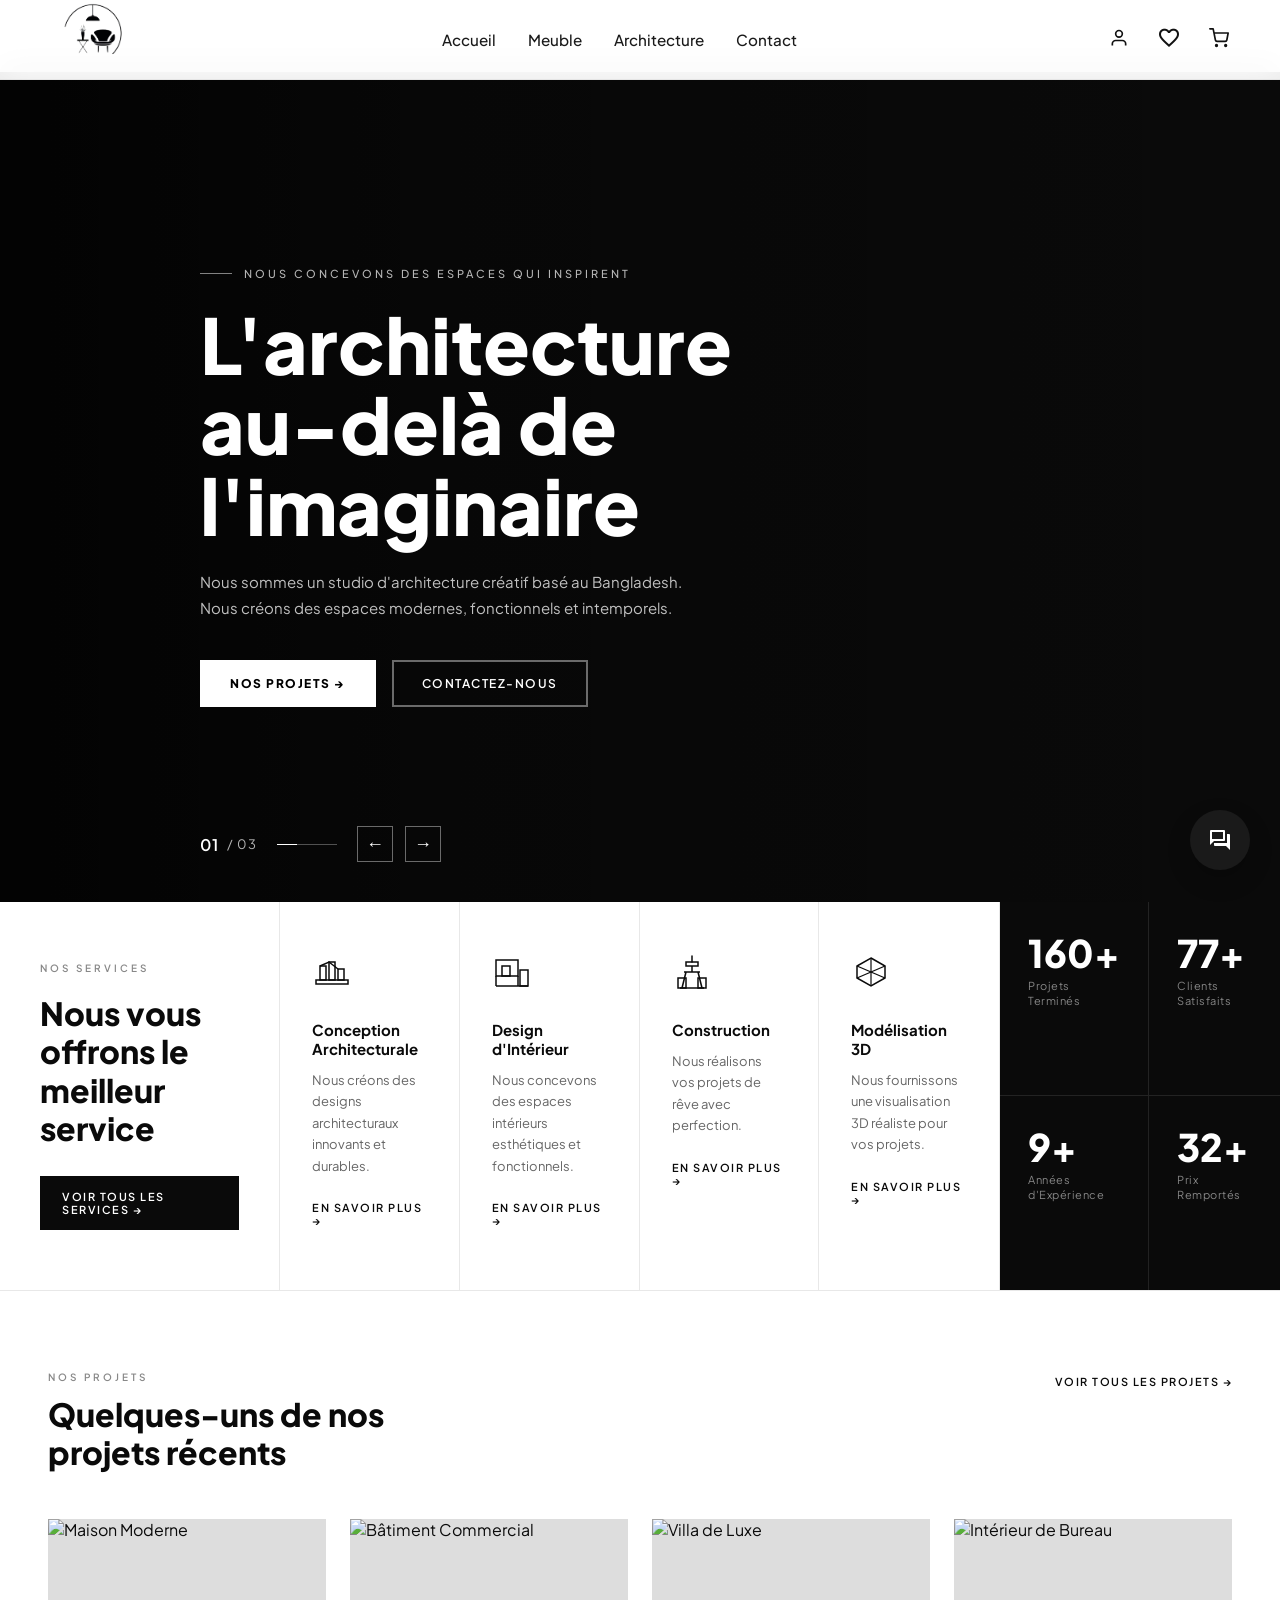
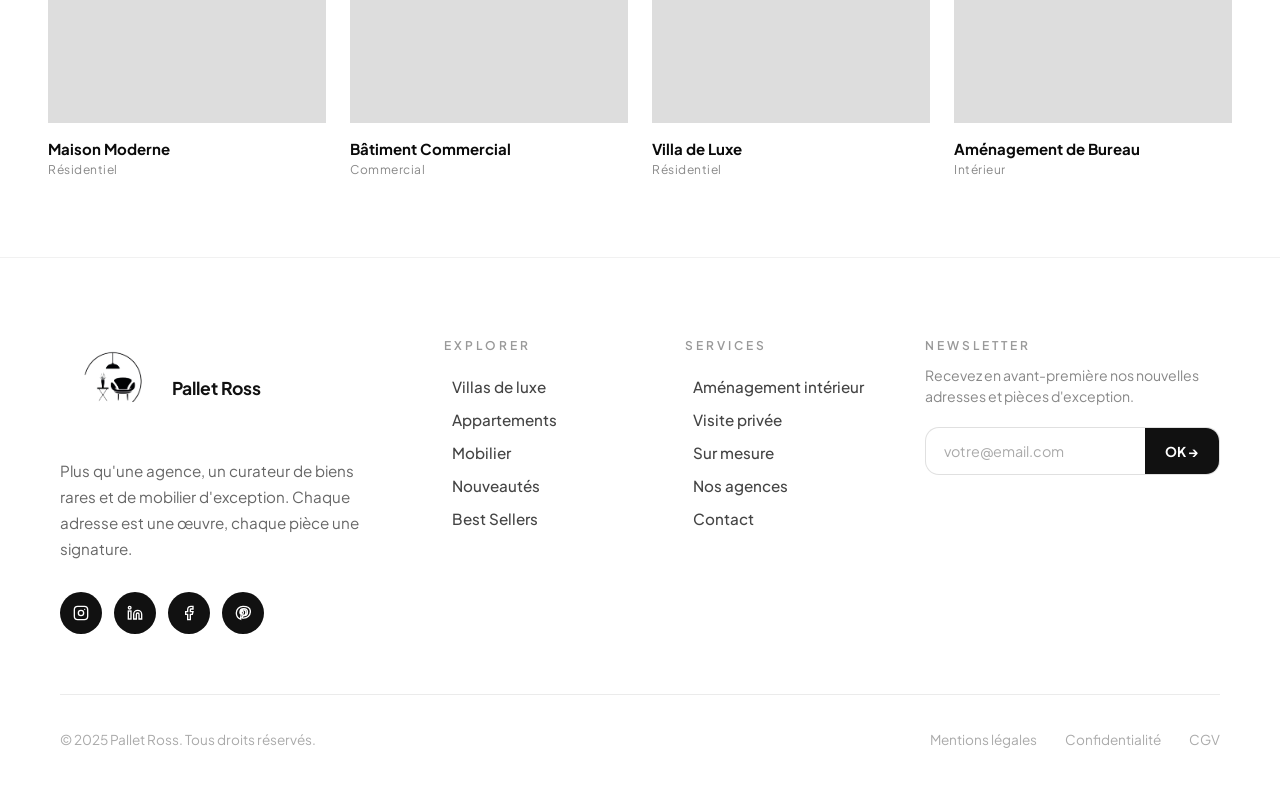
==== architect.html @ 5210abd6 "Add files via upload" ====
<!DOCTYPE html>
<html lang="en">
<head>
<meta charset="UTF-8">
<meta name="viewport" content="width=device-width, initial-scale=1.0">
<title>Architech – Architecture Studio</title>
<link href="https://fonts.googleapis.com/css2?family=Plus+Jakarta+Sans:wght@300;400;500;600;700;800;900&display=swap" rel="stylesheet">
    <link href="https://fonts.googleapis.com/css2?family=Material+Symbols+Outlined:wght@100..700" rel="stylesheet"/>
      <link rel="stylesheet" href="https://cdnjs.cloudflare.com/ajax/libs/font-awesome/6.4.2/css/all.min.css"> 
    <link rel="stylesheet" href="architect.css">


</head>
<body>

<header class="main-header">
    <button class="mobile-menu-btn" id="burgerBtn">
        <span class="material-symbols-outlined">menu</span>
    </button>

    <a href="index.html" class="logo">
        <img src="Images/logo1.png" alt="" width="100px" height="100px">
    </a>

    <nav class="nav-links">
        <a href="index.html">Accueil</a>
        <a href="produits.html">Meuble</a>
        <a href="architect.html">Architecture</a>
        <a href="contact.html">Contact</a>
    </nav>

    <div class="header-actions">
        <!-- Ajout de la classe user-btn pour le ciblage CSS -->
        <button class="icon-btn user-btn">
            <a href="inscription.html" style="color: #111;">
                <svg width="20" height="20" viewBox="0 0 24 24" fill="none" stroke="currentColor" stroke-width="2"><path d="M20 21v-2a4 4 0 0 0-4-4H8a4 4 0 0 0-4 4v2"/><circle cx="12" cy="7" r="4"/></svg>
            </a>
        </button>
        <button class="icon-btn">
            <a href="favoris.html" style="color: #111;">
                <span class="material-symbols-outlined">favorite</span>
            </a>
        </button>
        <button class="icon-btn">
            <a href="panier.html" style="color: #111;">
                <svg width="20" height="20" viewBox="0 0 24 24" fill="none" stroke="currentColor" stroke-width="2" stroke-linecap="round" stroke-linejoin="round">
                    <circle cx="9" cy="21" r="1"></circle>
                    <circle cx="20" cy="21" r="1"></circle>
                    <path d="M1 1h4l2.68 13.39a2 2 0 0 0 2 1.61h9.72a2 2 0 0 0 2-1.61L23 6H6"></path>
                </svg>
            </a>
        </button>
    </div>
</header>

<!-- MOBILE OVERLAY -->
<div class="mobile-overlay" id="mobileMenu">
    <a href="index.html">Accueil</a>
    <a href="produits.html">Meuble</a>
    <a href="architect.html">Architecture</a>
    <a href="contact.html">Contact</a>
    <a href="favoris.html">Favoris</a>
    <a href="panier.html">Panier</a>
</div>
<section class="hero" id="hero">
  <div class="slide active" data-index="0">
    <div class="slide-bg"></div>
    <div class="slide-content">
      <div class="slide-eyebrow">Nous concevons des espaces qui inspirent</div>
      <h1 class="slide-title">L'architecture<br>au-delà de<br>l'imaginaire</h1>
      <p class="slide-desc">Nous sommes un studio d'architecture créatif basé au Bangladesh.<br>Nous créons des espaces modernes, fonctionnels et intemporels.</p>
      <div class="slide-btns">
        <a href="#" class="btn-outline">Nos Projets →</a>
        <a href="#" class="btn-ghost">Contactez-nous</a>
      </div>
    </div>
  </div>

  <div class="slide" data-index="1">
    <div class="slide-bg"></div>
    <div class="slide-content">
      <div class="slide-eyebrow">Façonné avec précision</div>
      <h1 class="slide-title">Le luxe<br>redéfini<br>dans l'espace</h1>
      <p class="slide-desc">Mariant esthétique et fonctionnalité,<br>nous façonnons des espaces qui traversent le temps.</p>
      <div class="slide-btns">
        <a href="#" class="btn-outline">Nos Projets →</a>
        <a href="#" class="btn-ghost">Contactez-nous</a>
      </div>
    </div>
  </div>

  <div class="slide" data-index="2">
    <div class="slide-bg"></div>
    <div class="slide-content">
      <div class="slide-eyebrow">Durable par conception</div>
      <h1 class="slide-title">Bâtir le<br>monde de demain<br>dès aujourd'hui</h1>
      <p class="slide-desc">Des espaces durables, intelligents et magnifiquement<br>conçus pour l'avenir.</p>
      <div class="slide-btns">
        <a href="#" class="btn-outline">Nos Projets →</a>
        <a href="#" class="btn-ghost">Contactez-nous</a>
      </div>
    </div>
  </div>

  <div class="hero-controls">
    <div class="slide-counter">
      <span class="current">01</span>
      <span>/ 03</span>
    </div>
    <div class="progress-line" id="progressLine"></div>
    <div class="hero-arrows">
      <button class="arrow-btn" id="prevBtn">←</button>
      <button class="arrow-btn" id="nextBtn">→</button>
    </div>
  </div>
</section>

<section class="services-section">
  <div class="services-intro reveal">
    <div class="section-label">Nos Services</div>
    <h2>Nous vous offrons le meilleur service</h2>
    <a href="#" class="btn-dark">Voir tous les services →</a>
  </div>

  <div class="services-grid">
    <div class="service-card reveal reveal-delay-1">
      <svg class="service-icon" viewBox="0 0 40 40" fill="none" xmlns="http://www.w3.org/2000/svg">
        <rect x="4" y="28" width="32" height="4" stroke="currentColor" stroke-width="1.5"/>
        <rect x="8" y="14" width="6" height="14" stroke="currentColor" stroke-width="1.5"/>
        <rect x="17" y="10" width="6" height="18" stroke="currentColor" stroke-width="1.5"/>
        <rect x="26" y="17" width="6" height="11" stroke="currentColor" stroke-width="1.5"/>
        <path d="M8 14 L17 10 L26 17" stroke="currentColor" stroke-width="1.5"/>
      </svg>
      <h3>Conception Architecturale</h3>
      <p>Nous créons des designs architecturaux innovants et durables.</p>
      <a href="#" class="read-more">En savoir plus →</a>
    </div>

    <div class="service-card reveal reveal-delay-2">
      <svg class="service-icon" viewBox="0 0 40 40" fill="none" xmlns="http://www.w3.org/2000/svg">
        <rect x="4" y="8" width="22" height="16" stroke="currentColor" stroke-width="1.5"/>
        <line x1="4" y1="24" x2="4" y2="34" stroke="currentColor" stroke-width="1.5"/>
        <line x1="26" y1="24" x2="26" y2="34" stroke="currentColor" stroke-width="1.5"/>
        <line x1="4" y1="34" x2="36" y2="34" stroke="currentColor" stroke-width="1.5"/>
        <rect x="28" y="18" width="8" height="16" stroke="currentColor" stroke-width="1.5"/>
        <rect x="10" y="14" width="8" height="10" stroke="currentColor" stroke-width="1.5"/>
      </svg>
      <h3>Design d'Intérieur</h3>
      <p>Nous concevons des espaces intérieurs esthétiques et fonctionnels.</p>
      <a href="#" class="read-more">En savoir plus →</a>
    </div>

    <div class="service-card reveal reveal-delay-3">
      <svg class="service-icon" viewBox="0 0 40 40" fill="none" xmlns="http://www.w3.org/2000/svg">
        <line x1="20" y1="4" x2="20" y2="10" stroke="currentColor" stroke-width="1.5" stroke-linecap="round"/>
        <rect x="14" y="10" width="12" height="4" stroke="currentColor" stroke-width="1.5"/>
        <line x1="20" y1="14" x2="20" y2="20" stroke="currentColor" stroke-width="1.5"/>
        <line x1="12" y1="20" x2="28" y2="20" stroke="currentColor" stroke-width="1.5"/>
        <line x1="14" y1="20" x2="10" y2="36" stroke="currentColor" stroke-width="1.5"/>
        <line x1="26" y1="20" x2="30" y2="36" stroke="currentColor" stroke-width="1.5"/>
        <line x1="8" y1="36" x2="32" y2="36" stroke="currentColor" stroke-width="1.5"/>
        <rect x="6" y="26" width="8" height="10" stroke="currentColor" stroke-width="1.5"/>
        <rect x="26" y="26" width="8" height="10" stroke="currentColor" stroke-width="1.5"/>
      </svg>
      <h3>Construction</h3>
      <p>Nous réalisons vos projets de rêve avec perfection.</p>
      <a href="#" class="read-more">En savoir plus →</a>
    </div>

    <div class="service-card reveal reveal-delay-4">
      <svg class="service-icon" viewBox="0 0 40 40" fill="none" xmlns="http://www.w3.org/2000/svg">
        <path d="M20 6 L34 14 L34 26 L20 34 L6 26 L6 14 Z" stroke="currentColor" stroke-width="1.5"/>
        <path d="M20 6 L20 34" stroke="currentColor" stroke-width="1.2"/>
        <path d="M6 14 L34 26" stroke="currentColor" stroke-width="1.2"/>
        <path d="M34 14 L6 26" stroke="currentColor" stroke-width="1.2"/>
      </svg>
      <h3>Modélisation 3D</h3>
      <p>Nous fournissons une visualisation 3D réaliste pour vos projets.</p>
      <a href="#" class="read-more">En savoir plus →</a>
    </div>
  </div>

  <div class="stats-panel">
    <div class="stat-cell reveal">
      <div class="stat-num" data-target="250">0<span>+</span></div>
      <div class="stat-label">Projets<br>Terminés</div>
    </div>
    <div class="stat-cell reveal reveal-delay-1">
      <div class="stat-num" data-target="120">0<span>+</span></div>
      <div class="stat-label">Clients<br>Satisfaits</div>
    </div>
    <div class="stat-cell reveal reveal-delay-2">
      <div class="stat-num" data-target="15">0<span>+</span></div>
      <div class="stat-label">Années<br>d'Expérience</div>
    </div>
    <div class="stat-cell reveal reveal-delay-3">
      <div class="stat-num" data-target="50">0<span>+</span></div>
      <div class="stat-label">Prix<br>Remportés</div>
    </div>
  </div>
</section>

<section class="projects-section">
  <div class="projects-header">
    <div class="projects-header-left reveal">
      <div class="section-label">Nos Projets</div>
      <h2>Quelques-uns de nos<br>projets récents</h2>
    </div>
    <a href="#" class="view-all reveal">Voir tous les projets →</a>
  </div>

  <div class="projects-grid">
    <div class="project-card reveal reveal-delay-1">
      <div class="project-thumb">
        <img src="https://images.unsplash.com/photo-1570129477492-45c003edd2be?w=600&q=80" alt="Maison Moderne">
        <div class="overlay"><div class="overlay-icon">+</div></div>
      </div>
      <div class="project-name">Maison Moderne</div>
      <div class="project-cat">Résidentiel</div>
    </div>

    <div class="project-card reveal reveal-delay-2">
      <div class="project-thumb">
        <img src="https://images.unsplash.com/photo-1486325212027-8081e485255e?w=600&q=80" alt="Bâtiment Commercial">
        <div class="overlay"><div class="overlay-icon">+</div></div>
      </div>
      <div class="project-name">Bâtiment Commercial</div>
      <div class="project-cat">Commercial</div>
    </div>

    <div class="project-card reveal reveal-delay-3">
      <div class="project-thumb">
        <img src="https://images.unsplash.com/photo-1600596542815-ffad4c1539a9?w=600&q=80" alt="Villa de Luxe">
        <div class="overlay"><div class="overlay-icon">+</div></div>
      </div>
      <div class="project-name">Villa de Luxe</div>
      <div class="project-cat">Résidentiel</div>
    </div>

    <div class="project-card reveal reveal-delay-4">
      <div class="project-thumb">
        <img src="https://images.unsplash.com/photo-1497366216548-37526070297c?w=600&q=80" alt="Intérieur de Bureau">
        <div class="overlay"><div class="overlay-icon">+</div></div>
      </div>
      <div class="project-name">Aménagement de Bureau</div>
      <div class="project-cat">Intérieur</div>
    </div>
  </div>
</section>
<footer class="main-footer" style="border-top:1px solid #f1f1f1;">
    <div class="footer-grid">

        <!-- Colonne marque -->
        <div class="footer-brand">
            <a href="#" class="footer-logo">
                        <img src="Images/logo1.png" alt="" width="100px" height="100px">

                Pallet Ross
            </a>
            <p>Plus qu'une agence, un curateur de biens rares et de mobilier d'exception. Chaque adresse est une œuvre, chaque pièce une signature.</p>
            <div class="footer-social">
                <a href="#" class="social-btn" aria-label="Instagram">
                    <svg width="16" height="16" viewBox="0 0 24 24" fill="none" stroke="currentColor" stroke-width="2"><rect x="2" y="2" width="20" height="20" rx="5"/><circle cx="12" cy="12" r="4"/><circle cx="17.5" cy="6.5" r="1" fill="currentColor" stroke="none"/></svg>
                </a>
                <a href="#" class="social-btn" aria-label="LinkedIn">
                    <svg width="16" height="16" viewBox="0 0 24 24" fill="none" stroke="currentColor" stroke-width="2"><path d="M16 8a6 6 0 0 1 6 6v7h-4v-7a2 2 0 0 0-2-2 2 2 0 0 0-2 2v7h-4v-7a6 6 0 0 1 6-6z"/><rect x="2" y="9" width="4" height="12"/><circle cx="4" cy="4" r="2"/></svg>
                </a>
                <a href="#" class="social-btn" aria-label="Facebook">
                    <svg width="16" height="16" viewBox="0 0 24 24" fill="none" stroke="currentColor" stroke-width="2"><path d="M18 2h-3a5 5 0 0 0-5 5v3H7v4h3v8h4v-8h3l1-4h-4V7a1 1 0 0 1 1-1h3z"/></svg>
                </a>
                <a href="#" class="social-btn" aria-label="Pinterest">
                    <svg width="16" height="16" viewBox="0 0 24 24" fill="none" stroke="currentColor" stroke-width="2"><path d="M12 2C6.48 2 2 6.48 2 12c0 4.24 2.65 7.86 6.39 9.29-.09-.78-.17-1.98.04-2.83.18-.77 1.22-5.15 1.22-5.15s-.31-.62-.31-1.54c0-1.44.84-2.52 1.88-2.52.89 0 1.32.67 1.32 1.47 0 .9-.57 2.24-.87 3.48-.25 1.04.52 1.88 1.54 1.88 1.84 0 3.08-2.37 3.08-5.17 0-2.13-1.44-3.62-3.49-3.62-2.38 0-3.77 1.79-3.77 3.63 0 .72.28 1.49.62 1.91.07.08.08.15.06.23-.06.27-.21.85-.24.97-.04.16-.13.19-.3.11-1.11-.52-1.8-2.14-1.8-3.44 0-2.8 2.03-5.36 5.85-5.36 3.07 0 5.46 2.19 5.46 5.11 0 3.05-1.92 5.5-4.58 5.5-.9 0-1.74-.47-2.02-1.02l-.55 2.07c-.2.77-.74 1.73-1.1 2.32.83.26 1.71.4 2.62.4 5.52 0 10-4.48 10-10S17.52 2 12 2z"/></svg>
                </a>
            </div>
        </div>

        <!-- Navigation -->
        <div class="footer-col">
            <h4>Explorer</h4>
            <ul>
                <li><a href="#">Villas de luxe</a></li>
                <li><a href="#">Appartements</a></li>
                <li><a href="#">Mobilier</a></li>
                <li><a href="#">Nouveautés</a></li>
                <li><a href="#">Best Sellers</a></li>
            </ul>
        </div>

        <!-- Services -->
        <div class="footer-col">
            <h4>Services</h4>
            <ul>
                <li><a href="#">Aménagement intérieur</a></li>
                <li><a href="#">Visite privée</a></li>
                <li><a href="#">Sur mesure</a></li>
                <li><a href="#">Nos agences</a></li>
                <li><a href="#">Contact</a></li>
            </ul>
        </div>

        <!-- Newsletter -->
        <div class="footer-col footer-newsletter">
            <h4>Newsletter</h4>
            <p>Recevez en avant-première nos nouvelles adresses et pièces d'exception.</p>
            <div class="newsletter-form">
                <input type="email" placeholder="votre@email.com">
                <button type="button">OK →</button>
            </div>
        </div>

    </div>

    <div class="footer-bottom">
        <p>© 2025 Pallet Ross. Tous droits réservés.</p>
        <div class="footer-legal">
            <a href="#">Mentions légales</a>
            <a href="#">Confidentialité</a>
            <a href="#">CGV</a>
        </div>
    </div>
</footer>
<div id="chatbot-launcher">
    <span class="material-symbols-outlined">forum</span>
</div>

<div id="chat-window">
    <div class="chat-header">
        <span>Go Foods Assistant</span>
        <span id="close-chat" style="cursor:pointer" class="material-symbols-outlined">close</span>
    </div>
    <div class="chat-body" id="chat-content">
        <div class="message bot">Bonjour ! Comment puis-je vous aider aujourd'hui ?</div>
    </div>
    <div class="chat-footer">
        <input type="text" id="chat-input" placeholder="Écrivez votre message...">
        <button id="send-chat"><i class="fas fa-paper-plane"></i></button>
    </div>
</div>
<script>
    // ---- MENU MOBILE CORRIGÉ ----
    const burgerBtn = document.getElementById('burgerBtn');
    const mobileMenu = document.getElementById('mobileMenu');

    if (burgerBtn && mobileMenu) {
        burgerBtn.onclick = (e) => {
            e.stopPropagation();
            const isActive = mobileMenu.classList.toggle('active');
            const icon = burgerBtn.querySelector('.material-symbols-outlined');
            icon.innerText = isActive ? 'close' : 'menu';
        };

        document.addEventListener('click', (e) => {
            if (!mobileMenu.contains(e.target) && !burgerBtn.contains(e.target)) {
                mobileMenu.classList.remove('active');
                burgerBtn.querySelector('.material-symbols-outlined').innerText = 'menu';
            }
        });
    }

// ── HERO SLIDER ──
const slides = document.querySelectorAll('.slide');
const counterEl = document.querySelector('.slide-counter .current');
const progressLine = document.getElementById('progressLine');
let current = 0;
let timer;
const total = slides.length;

function goTo(index) {
  slides[current].classList.remove('active');
  current = (index + total) % total;
  slides[current].classList.add('active');
  counterEl.textContent = String(current + 1).padStart(2, '0');
  const pct = ((current + 1) / total) * 100;
  progressLine.style.setProperty('--progress', pct + '%');
}

function autoPlay() {
  timer = setInterval(() => goTo(current + 1), 5000);
}

document.getElementById('nextBtn').addEventListener('click', () => {
  clearInterval(timer);
  goTo(current + 1);
  autoPlay();
});

document.getElementById('prevBtn').addEventListener('click', () => {
  clearInterval(timer);
  goTo(current - 1);
  autoPlay();
});

progressLine.style.setProperty('--progress', ((1 / total) * 100) + '%');
autoPlay();

// ── SCROLL REVEAL ──
const reveals = document.querySelectorAll('.reveal');
const io = new IntersectionObserver((entries) => {
  entries.forEach(e => {
    if (e.isIntersecting) {
      e.target.classList.add('visible');
    }
  });
}, { threshold: 0.12 });

reveals.forEach(el => io.observe(el));

// ── COUNT-UP ANIMATION ──
const statNums = document.querySelectorAll('[data-target]');
const statObserver = new IntersectionObserver((entries) => {
  entries.forEach(entry => {
    if (entry.isIntersecting) {
      const el = entry.target;
      const target = parseInt(el.dataset.target);
      const suffix = el.querySelector('span')?.outerHTML || '';
      let start = 0;
      const duration = 1800;
      const startTime = performance.now();

      function update(now) {
        const elapsed = now - startTime;
        const progress = Math.min(elapsed / duration, 1);
        const eased = 1 - Math.pow(1 - progress, 3);
        const value = Math.floor(eased * target);
        el.innerHTML = value + suffix;
        if (progress < 1) requestAnimationFrame(update);
        else el.innerHTML = target + suffix;
      }

      requestAnimationFrame(update);
      statObserver.unobserve(el);
    }
  });
}, { threshold: 0.5 });

statNums.forEach(el => statObserver.observe(el));


      // --- LOGIQUE DU CHATBOT ---
    const launcher = document.getElementById('chatbot-launcher');
    const chatWindow = document.getElementById('chat-window');
    const closeChat = document.getElementById('close-chat');
    const sendBtn = document.getElementById('send-chat');
    const chatInput = document.getElementById('chat-input');
    const chatContent = document.getElementById('chat-content');

    launcher.onclick = () => chatWindow.style.display = 'flex';
    closeChat.onclick = () => chatWindow.style.display = 'none';

    function sendMessage() {
        const text = chatInput.value.trim();
        if (text !== "") {
            const userMsg = document.createElement('div');
            userMsg.className = 'message user';
            userMsg.innerText = text;
            chatContent.appendChild(userMsg);
            chatInput.value = "";
            chatContent.scrollTop = chatContent.scrollHeight;
            setTimeout(() => {
                const botMsg = document.createElement('div');
                botMsg.className = 'message bot';
                botMsg.innerText = "Merci pour votre message. Un agent vous répondra d'ici peu !";
                chatContent.appendChild(botMsg);
                chatContent.scrollTop = chatContent.scrollHeight;
            }, 1000);
        }
    }
    sendBtn.onclick = sendMessage;
    chatInput.onkeypress = (e) => { if(e.key === 'Enter') sendMessage(); };

</script>
</body>
</html>
---- architect.css ----
*, *::before, *::after { box-sizing: border-box; margin: 0; padding: 0; }

  :root {
    --black: #0a0a0a;
    --white: #ffffff;
    --gray-light: #f4f4f4;
    --gray-mid: #888;
    --accent: #0a0a0a;
    --transition: 0.35s cubic-bezier(0.4,0,0.2,1);
  }

  html { scroll-behavior: smooth; }

  body {
    font-family: 'Plus Jakarta Sans', sans-serif;
    color: var(--black);
    background: var(--white);
    overflow-x: hidden;
  }
        /* --- HEADER --- */
        .main-header {
            display: flex;
            justify-content: space-between;
            align-items: center;
            padding: 0 40px;
            background-color: rgba(255,255,255,0.92);
            backdrop-filter: blur(16px);
            -webkit-backdrop-filter: blur(16px);
            z-index: 1000;
            position: fixed;
            top: 0; left: 0; right: 0;
            height: 80px;
            border-bottom: 1px solid rgba(0,0,0,0.05);
        }

        .logo {
            display: flex;
            align-items: center;
            gap: 12px;
            font-weight: 900;
            font-size: 1.2rem;
            letter-spacing: -0.5px;
            text-decoration: none;
            color: #000;
        }

        .nav-links { display: flex; gap: 32px; }

        .nav-links a {
            text-decoration: none;
            color: #1A1A1A;
            font-size: 0.95rem;
            font-weight: 500;
            transition: var(--transition);
        }

        .nav-links a:hover { opacity: 1; transform: translateY(-1px); }
        .nav-links a.active { opacity: 1; font-weight: 700; }

        .header-actions { display: flex; gap: 8px; align-items: center; }

        .icon-btn {
            background: none;
            border: none;
            border-radius: 50%;
            width: 42px; height: 42px;
            cursor: pointer;
            display: flex; align-items: center; justify-content: center;
            transition: var(--transition);
            position: relative;
            color: #1A1A1A;
        }

        .icon-btn:hover { background-color: rgba(0,0,0,0.05); }

        .cart-badge {
            position: absolute;
            top: 4px; right: 4px;
            width: 17px; height: 17px;
            background: #000;
            color: #fff;
            border-radius: 50%;
            font-size: 9px;
            font-weight: 800;
            display: flex; align-items: center; justify-content: center;
            opacity: 0;
            transform: scale(0);
            transition: all 0.3s cubic-bezier(0.34, 1.56, 0.64, 1);
            border: 2px solid #fff;
        }

        .cart-badge.visible { opacity: 1; transform: scale(1); }

        /* --- MOBILE MENU --- */
        .mobile-menu-btn {
            display: none;
            background: none;
            border: none;
            cursor: pointer;
            width: 42px; height: 42px;
            align-items: center; justify-content: center;
            border-radius: 50%;
            /* corrections pour la couleur bleue */
    color: #1A1A1A; /* Force la couleur noire initiale */
    outline: none; /* Supprime le contour bleu de focus sur certains navigateurs */
    -webkit-tap-highlight-color: transparent; /* Supprime le flash bleu au clic sur mobile */
    transition: var(--transition);
        }

        .mobile-menu-btn:hover { background: rgba(0,0,0,0.05); }

        .mobile-overlay {
            position: fixed;
            top: 90px;
            left: 20px; right: 20px;
            background: white;
            z-index: 1100;
            display: flex;
            flex-direction: column;
            padding: 20px;
            gap: 4px;
            border-radius: 24px;
            box-shadow: 0 20px 40px rgba(0,0,0,0.1);
            border: 1px solid rgba(0,0,0,0.05);
            opacity: 0;
            visibility: hidden;
            transform: translateY(-10px);
            transition: var(--transition);
        }

        .mobile-overlay.active { opacity: 1; visibility: visible; transform: translateY(0); }

        .mobile-overlay a {
            font-size: 1rem;
            font-weight: 600;
            color: #1A1A1A;
            text-decoration: none;
            padding: 12px 16px;
            border-radius: 14px;
            transition: background 0.2s;
        }

        .mobile-overlay a:hover { background: #f5f5f5; }
  /* ── HERO SLIDER ── */
  .hero {
    margin-top: 72px;
    position: relative; height: calc(100vh - 70px); min-height: 560px;
    overflow: hidden; background: var(--black);
  }

  .slide {
    position: absolute; inset: 0;
    opacity: 0; transition: opacity 0.8s ease;
    display: flex; align-items: center;
  }

  .slide.active { opacity: 1; }

  .slide-bg {
    position: absolute; inset: 0;
    background-size: cover; background-position: center;
    transform: scale(1.05);
    transition: transform 6s ease;
  }

  .slide.active .slide-bg { transform: scale(1); }

  /* Gradient overlay */
  .slide-bg::after {
    content: '';
    position: absolute; inset: 0;
    background: linear-gradient(to right, rgba(0,0,0,0.75) 0%, rgba(0,0,0,0.3) 35%, transparent 100%);
  }

  /* Slide images via gradient placeholders (since we can't load external images easily) */
  .slide:nth-child(1) .slide-bg {
    background-image: url('https://images.unsplash.com/photo-1600585154340-be6161a56a0c?w=1400&q=8');
  }
  .slide:nth-child(2) .slide-bg {
    background-image: url('https://images.unsplash.com/photo-1600585154340-be6161a56a0c?w=1400&q=80');
  }
  .slide:nth-child(3) .slide-bg {
    background-image: url('https://images.unsplash.com/photo-1524230572899-a752b3835840?w=1400&q=80');
  }

  .slide-content {
    position: relative; z-index: 2;
    padding: 0 200px; max-width: 900px;
    color: var(--white);
  }

  .slide-eyebrow {
    display: flex; align-items: center; gap: 12px;
    font-size: 11px; font-weight: 500; letter-spacing: 3px;
    text-transform: uppercase; color: rgba(255,255,255,0.7);
    margin-bottom: 24px;
    opacity: 0; transform: translateY(20px);
    transition: opacity 0.6s 0.3s, transform 0.6s 0.3s;
  }

  .slide-eyebrow::before {
    content: ''; display: block; width: 32px; height: 1px; background: rgba(255,255,255,0.5);
  }

  .slide.active .slide-eyebrow { opacity: 1; transform: translateY(0); }

  .slide-title {
    font-family: 'Plus Jakarta Sans', sans-serif;
    font-size: clamp(44px, 6vw, 82px);
    font-weight: 800; line-height: 1.05;
    margin-bottom: 24px;
    opacity: 0; transform: translateY(30px);
    transition: opacity 0.7s 0.5s, transform 0.7s 0.5s;
  }

  .slide.active .slide-title { opacity: 1; transform: translateY(0); }

  .slide-desc {
    font-size: 15px; line-height: 1.7; color: rgba(255,255,255,0.75);
    margin-bottom: 40px;
    opacity: 0; transform: translateY(20px);
    transition: opacity 0.6s 0.7s, transform 0.6s 0.7s;
  }

  .slide.active .slide-desc { opacity: 1; transform: translateY(0); }

  .slide-btns {
    display: flex; gap: 16px;
    opacity: 0; transform: translateY(20px);
    transition: opacity 0.6s 0.9s, transform 0.6s 0.9s;
  }

  .slide.active .slide-btns { opacity: 1; transform: translateY(0); }

  .btn-outline {
    padding: 14px 28px; border: 2px solid var(--white);
    color: #000; font-size: 12px; font-weight: 800;
    letter-spacing: 1.5px; text-transform: uppercase;
    text-decoration: none; display: flex; align-items: center; gap: 8px;
    transition: background var(--transition), color #1A1A1A;
    cursor: pointer; background: white;

  }
  .btn-outline:hover { background: var(--white); color: var(--black); }

  .btn-ghost {
    padding: 14px 28px; border: 2px solid rgba(255,255,255,0.4);
    color: var(--white); font-size: 12px; font-weight: 600;
    letter-spacing: 1.5px; text-transform: uppercase;
    text-decoration: none; display: flex; align-items: center; gap: 8px;
    transition: border-color var(--transition);
    cursor: pointer; background: transparent;
  }
  .btn-ghost:hover { border-color: var(--white); }

  /* Slider Controls */
  .hero-controls {
    position: absolute; bottom: 40px; left: 200px; z-index: 10;
    display: flex; align-items: center; gap: 20px;
  }

  .slide-counter {
    font-size: 13px; color: rgba(255,255,255,0.7);
    display: flex; align-items: center; gap: 8px;
    letter-spacing: 1px;
  }

  .slide-counter .current { color: var(--white); font-weight: 600; font-size: 16px; }

  .progress-line {
    width: 60px; height: 1px; background: rgba(255,255,255,0.3);
    position: relative;
  }
  .progress-line::after {
    content: ''; position: absolute; left: 0; top: 0;
    height: 100%; background: var(--white);
    width: var(--progress, 33%);
    transition: width 0.5s ease;
  }

  .hero-arrows {
    display: flex; gap: 12px;
  }

  .arrow-btn {
    width: 36px; height: 36px; border: 1px solid rgba(255,255,255,0.4);
    background: transparent; color: var(--white);
    font-size: 18px; cursor: pointer;
    display: grid; place-items: center;
    transition: background var(--transition), border-color var(--transition);
  }
  .arrow-btn:hover { background: rgba(255,255,255,0.15); border-color: var(--white); }

  /* ── SERVICES SECTION ── */
  .services-section {
    display: grid;
    grid-template-columns: 280px 1fr 280px;
  }

  .services-intro {
    padding: 60px 40px;
    border-right: 1px solid #e8e8e8;
  }

  .section-label {
    font-size: 10px; font-weight: 600; letter-spacing: 3px;
    text-transform: uppercase; color: var(--gray-mid);
    margin-bottom: 20px;
  }

  .services-intro h2 {
    font-family: 'Plus Jakarta Sans', sans-serif;
    font-size: 32px; font-weight: 800; line-height: 1.2;
    margin-bottom: 28px;
  }

  .btn-dark {
    display: inline-flex; align-items: center; gap: 10px;
    background: var(--black); color: var(--white);
    padding: 14px 22px; font-size: 11px; font-weight: 600;
    letter-spacing: 1.5px; text-transform: uppercase;
    text-decoration: none; cursor: pointer; border: none;
    transition: background var(--transition);
  }
  .btn-dark:hover { background: #333; }

  .services-grid {
    display: grid;
    grid-template-columns: repeat(4, 1fr);
    border-right: 1px solid #e8e8e8;
  }

  .service-card {
    padding: 50px 32px;
    border-right: 1px solid #e8e8e8;
    transition: background var(--transition);
    cursor: pointer;
  }
  .service-card:last-child { border-right: none; }
  .service-card:hover { background: var(--gray-light); }

  .service-icon {
    width: 40px; height: 40px; margin-bottom: 24px;
    color: var(--black);
  }

  .service-card h3 {
    font-size: 15px; font-weight: 700; margin-bottom: 12px;
  }

  .service-card p {
    font-size: 13px; color: #666; line-height: 1.65; margin-bottom: 24px;
  }

  .read-more {
    font-size: 11px; font-weight: 600; letter-spacing: 1.5px;
    text-transform: uppercase; text-decoration: none; color: var(--black);
    display: flex; align-items: center; gap: 8px;
    transition: gap var(--transition);
  }
  .read-more:hover { gap: 14px; }

  /* Stats panel */
  .stats-panel {
    background: var(--black); color: var(--white);
    display: grid; grid-template-columns: 1fr 1fr;
    grid-template-rows: 1fr 1fr;
  }

  .stat-cell {
    padding: 32px 28px;
    border-bottom: 1px solid rgba(255,255,255,0.1);
    border-right: 1px solid rgba(255,255,255,0.1);
  }
  .stat-cell:nth-child(2) { border-right: none; }
  .stat-cell:nth-child(3) { border-bottom: none; }
  .stat-cell:nth-child(4) { border-right: none; border-bottom: none; }

  .stat-num {
    font-family: 'Plus Jakarta Sans', sans-serif;
    font-size: 38px; font-weight: 800; line-height: 1;
    margin-bottom: 6px;
  }

  .stat-label {
    font-size: 11px; color: rgba(255,255,255,0.5);
    letter-spacing: 0.5px; line-height: 1.4;
  }

  /* ── PROJECTS SECTION ── */
  .projects-section {
    padding: 80px 48px;
    border-top: 1px solid #e8e8e8;
  }

  .projects-header {
    display: flex; justify-content: space-between; align-items: flex-start;
    margin-bottom: 48px;
  }

  .projects-header-left .section-label { margin-bottom: 12px; }

  .projects-header-left h2 {
    font-family: 'Plus Jakarta Sans', sans-serif;
    font-size: 32px; font-weight: 800; line-height: 1.2;
  }

  .view-all {
    display: inline-flex; align-items: center; gap: 10px;
    font-size: 11px; font-weight: 600; letter-spacing: 1.5px;
    text-transform: uppercase; text-decoration: none; color: var(--black);
    padding-top: 4px;
    transition: gap var(--transition);
  }
  .view-all:hover { gap: 16px; }

  .projects-grid {
    display: grid;
    grid-template-columns: repeat(4, 1fr);
    gap: 24px;
  }

  .project-card {
    cursor: pointer;
    group: true;
  }

  .project-thumb {
    width: 100%; aspect-ratio: 3/2.2;
    overflow: hidden; margin-bottom: 16px;
    background: #ddd;
    position: relative;
  }

  .project-thumb img {
    width: 100%; height: 100%; object-fit: cover;
    transition: transform 0.6s cubic-bezier(0.4,0,0.2,1);
  }

  .project-card:hover .project-thumb img {
    transform: scale(1.07);
  }

  .project-thumb .overlay {
    position: absolute; inset: 0;
    background: rgba(0,0,0,0.35); opacity: 0;
    transition: opacity var(--transition);
    display: grid; place-items: center;
  }
  .project-card:hover .overlay { opacity: 1; }

  .overlay-icon {
    width: 48px; height: 48px; border: 2px solid white;
    border-radius: 50%; display: grid; place-items: center;
    color: white; font-size: 20px;
    transform: scale(0.7); transition: transform var(--transition);
  }
  .project-card:hover .overlay-icon { transform: scale(1); }

  .project-name { font-size: 15px; font-weight: 700; margin-bottom: 4px; }
  .project-cat { font-size: 12px; color: var(--gray-mid); letter-spacing: 0.5px; }

  /* ── RESPONSIVE HELPERS ── */
  @media (max-width: 1100px) {
    .services-section { grid-template-columns: 1fr; }
    .services-grid { grid-template-columns: repeat(2,1fr); border-right: none; }
    .stats-panel { grid-template-rows: repeat(2, auto); }
    .projects-grid { grid-template-columns: repeat(2,1fr); }
    .services-intro { border-right: none; border-bottom: 1px solid #e8e8e8; }
  }

  @media (max-width: 700px) {
    nav { padding: 0 20px; }
    .nav-links, .nav-cta { display: none; }
    .slide-content { padding: 0 32px; }
    .hero-controls { left: 32px; }
    .projects-grid { grid-template-columns: 1fr; }
    .services-grid { grid-template-columns: 1fr; }
    .projects-section { padding: 60px 20px; }
  }

  /* Counter animation */
  .count-up { transition: all 0s; }

  /* Scrollbar */
  ::-webkit-scrollbar { width: 6px; }
  ::-webkit-scrollbar-track { background: #f0f0f0; }
  ::-webkit-scrollbar-thumb { background: #bbb; border-radius: 3px; }

  /* Slide-in on scroll */
  .reveal {
    opacity: 0; transform: translateY(30px);
    transition: opacity 0.7s ease, transform 0.7s ease;
  }
  .reveal.visible { opacity: 1; transform: translateY(0); }
  .reveal-delay-1 { transition-delay: 0.1s; }
  .reveal-delay-2 { transition-delay: 0.2s; }
  .reveal-delay-3 { transition-delay: 0.3s; }
  .reveal-delay-4 { transition-delay: 0.4s; }

      /* --- FOOTER --- */
.main-footer {
    background-color: #fff;
    color: #111;
    padding: 80px 60px 40px;
    font-family: var(--font-main);
}

.footer-grid {
    display: grid;
    grid-template-columns: 1.8fr 1fr 1fr 1fr;
    gap: 60px;
    padding-bottom: 60px;
    border-bottom: 1px solid rgba(0,0,0,0.08);
}

.footer-brand .footer-logo {
    display: flex;
    align-items: center;
    gap: 12px;
    font-weight: 700;
    font-size: 1.1rem;
    margin-bottom: 20px;
    color: #111;
    text-decoration: none;
}

.footer-brand p {
    font-size: 0.95rem;
    color: #666;
    line-height: 1.7;
    max-width: 300px;
    margin: 0 0 30px 0;
}

.footer-social {
    display: flex;
    gap: 12px;
}

.social-btn {
    width: 42px;
    height: 42px;
    border-radius: 50%;
    border: 1px solid rgba(0,0,0,0.12);
    background: #111;
    display: flex;
    align-items: center;
    justify-content: center;
    text-decoration: none;
    transition: all 0.3s ease;
    color: #FFF;
}

.social-btn:hover {
    background: #111;
    color: #fff;
    border-color: #111;
    transform: translateY(-3px);
}

.footer-col h4 {
    font-size: 0.75rem;
    text-transform: uppercase;
    letter-spacing: 3px;
    color: #999;
    margin: 0 0 24px 0;
    font-weight: 600;
}

.footer-col ul {
    list-style: none;
    padding: 0;
    margin: 0;
    display: flex;
    flex-direction: column;
    gap: 14px;
}

.footer-col ul li a {
    text-decoration: none;
    color: #444;
    font-size: 0.95rem;
    font-weight: 500;
    transition: color 0.2s ease;
    display: flex;
    align-items: center;
    gap: 8px;
}

.footer-col ul li a:hover {
    color: #000;
}

.footer-col ul li a::before {
    content: '';
    width: 0;
    height: 1px;
    background: #000;
    transition: width 0.3s ease;
    display: inline-block;
}

.footer-col ul li a:hover::before {
    width: 12px;
}

.footer-newsletter h4 {
    font-size: 0.75rem;
    text-transform: uppercase;
    letter-spacing: 3px;
    color: #999;
    margin: 0 0 12px 0;
    font-weight: 600;
}

.footer-newsletter p {
    font-size: 0.88rem;
    color: #888;
    margin: 0 0 20px 0;
    line-height: 1.5;
}

.newsletter-form {
    display: flex;
    gap: 0;
    border: 1px solid rgba(0,0,0,0.12);
    border-radius: 14px;
    overflow: hidden;
    background: #fff;
}

.newsletter-form input {
    flex: 1;
    background: none;
    border: none;
    padding: 14px 18px;
    color: #111;
    font-family: var(--font-main);
    font-size: 0.9rem;
    outline: none;
}

.newsletter-form input::placeholder {
    color: #aaa;
}

.newsletter-form button {
    background: #111;
    color: #fff;
    border: none;
    padding: 14px 20px;
    font-family: var(--font-main);
    font-size: 0.85rem;
    font-weight: 700;
    cursor: pointer;
    transition: background 0.2s ease;
    white-space: nowrap;
}

.newsletter-form button:hover {
    background: #333;
}

.footer-bottom {
    display: flex;
    justify-content: space-between;
    align-items: center;
    padding-top: 36px;
    gap: 20px;
    flex-wrap: wrap;
}

.footer-bottom p {
    font-size: 0.85rem;
    color: #aaa;
    margin: 0;
}

.footer-legal {
    display: flex;
    gap: 28px;
}

.footer-legal a {
    font-size: 0.85rem;
    color: #aaa;
    text-decoration: none;
    transition: color 0.2s;
}

.footer-legal a:hover {
    color: #444;
}

/* RESPONSIVE FOOTER */
@media (max-width: 1024px) {
    .footer-grid {
        grid-template-columns: 1fr 1fr;
        gap: 40px;
    }
    .footer-brand {
        grid-column: 1 / -1;
    }
    .footer-brand p {
        max-width: 100%;
    }
}

@media (max-width: 768px) {
    .main-footer {
        padding: 60px 20px 30px;
    }
    .footer-grid {
        grid-template-columns: 1fr;
        gap: 36px;
    }
    .footer-brand {
        grid-column: auto;
    }
    .footer-bottom {
        flex-direction: column;
        align-items: flex-start;
        gap: 16px;
    }
    .footer-legal {
        gap: 20px;
        flex-wrap: wrap;
    }}

  /* --- CHATBOT FLOTTANT --- */
#chatbot-launcher {
    position: fixed;
    bottom: 30px;
    right: 30px;
    width: 60px;
    height: 60px;
    background: #1A1A1A;
    color: #fff;
    border-radius: 50%;
    display: flex;
    align-items: center;
    justify-content: center;
    cursor: pointer;
    box-shadow: 0 10px 25px rgba(0,0,0,0.2);
    z-index: 3000;
    transition: 0.3s;
}

#chatbot-launcher:hover { transform: scale(1.1); }

#chat-window {
    position: fixed;
    bottom: 100px;
    right: 30px;
    width: 350px;
    height: 450px;
    background: #fff;
    border: 1px solid #eee;
    border-radius: 15px;
    box-shadow: 0 20px 50px rgba(0,0,0,0.15);
    display: none; /* Caché par défaut */
    flex-direction: column;
    overflow: hidden;
    z-index: 3000;
}

.chat-header {
    background: #1A1A1A;
    color: #fff;
    padding: 20px;
    font-weight: 700;
    display: flex;
    justify-content: space-between;
    align-items: center;
}

.chat-body {
    flex: 1;
    padding: 20px;
    overflow-y: auto;
    display: flex;
    flex-direction: column;
    gap: 15px;
    background: #fcfcfc;
}

.message {
    padding: 10px 15px;
    border-radius: 10px;
    font-size: 0.9rem;
    max-width: 80%;
}

.bot { background: #eee; align-self: flex-start; color: #000; border-bottom-left-radius: 2px; }
.user { background: #000; align-self: flex-end; color: #fff; border-bottom-right-radius: 2px; }

.chat-footer {
    padding: 15px;
    border-top: 1px solid #eee;
    display: flex;
    gap: 10px;
}

.chat-footer input {
    flex: 1;
    border: 1px solid #eee;
    padding: 10px;
    border-radius: 5px;
    outline: none;
}

.chat-footer button {
    background: #111;
    color: #fff;
    border: none;
    padding: 10px 15px;
    border-radius: 5px;
    cursor: pointer;
}

/* --- LOGO SANS FOND ET ADAPTATIF --- */
.logo-section {
    display: flex;
    align-items: center;
    text-decoration: none;
    background: transparent !important; /* Force la transparence */
}

.header-logo {
    height: 100px; /* Taille un peu plus grande pour la visibilité */
    width: auto;
    transition: all 0.5s cubic-bezier(0.16, 1, 0.3, 1);
    object-fit: contain;
    /* On ajoute une ombre subtile pour que le logo soit visible sur les images claires de la vidéo */
    filter: drop-shadow(0px 2px 4px rgba(0,0,0,0.2)); 
}
@media (max-width: 1024px) {
    .nav-links { display: none; }
    .mobile-menu-btn { display: flex; }
    /* Cache favoris et panier, garde uniquement le bouton utilisateur */
    .header-actions .icon-btn:not(.user-btn) { display: none !important; }
    .main-header { padding: 0 20px; }
}

/* Correction icône envoi chatbot */
#send-chat {
    display: flex;
    align-items: center;
    justify-content: center;
}
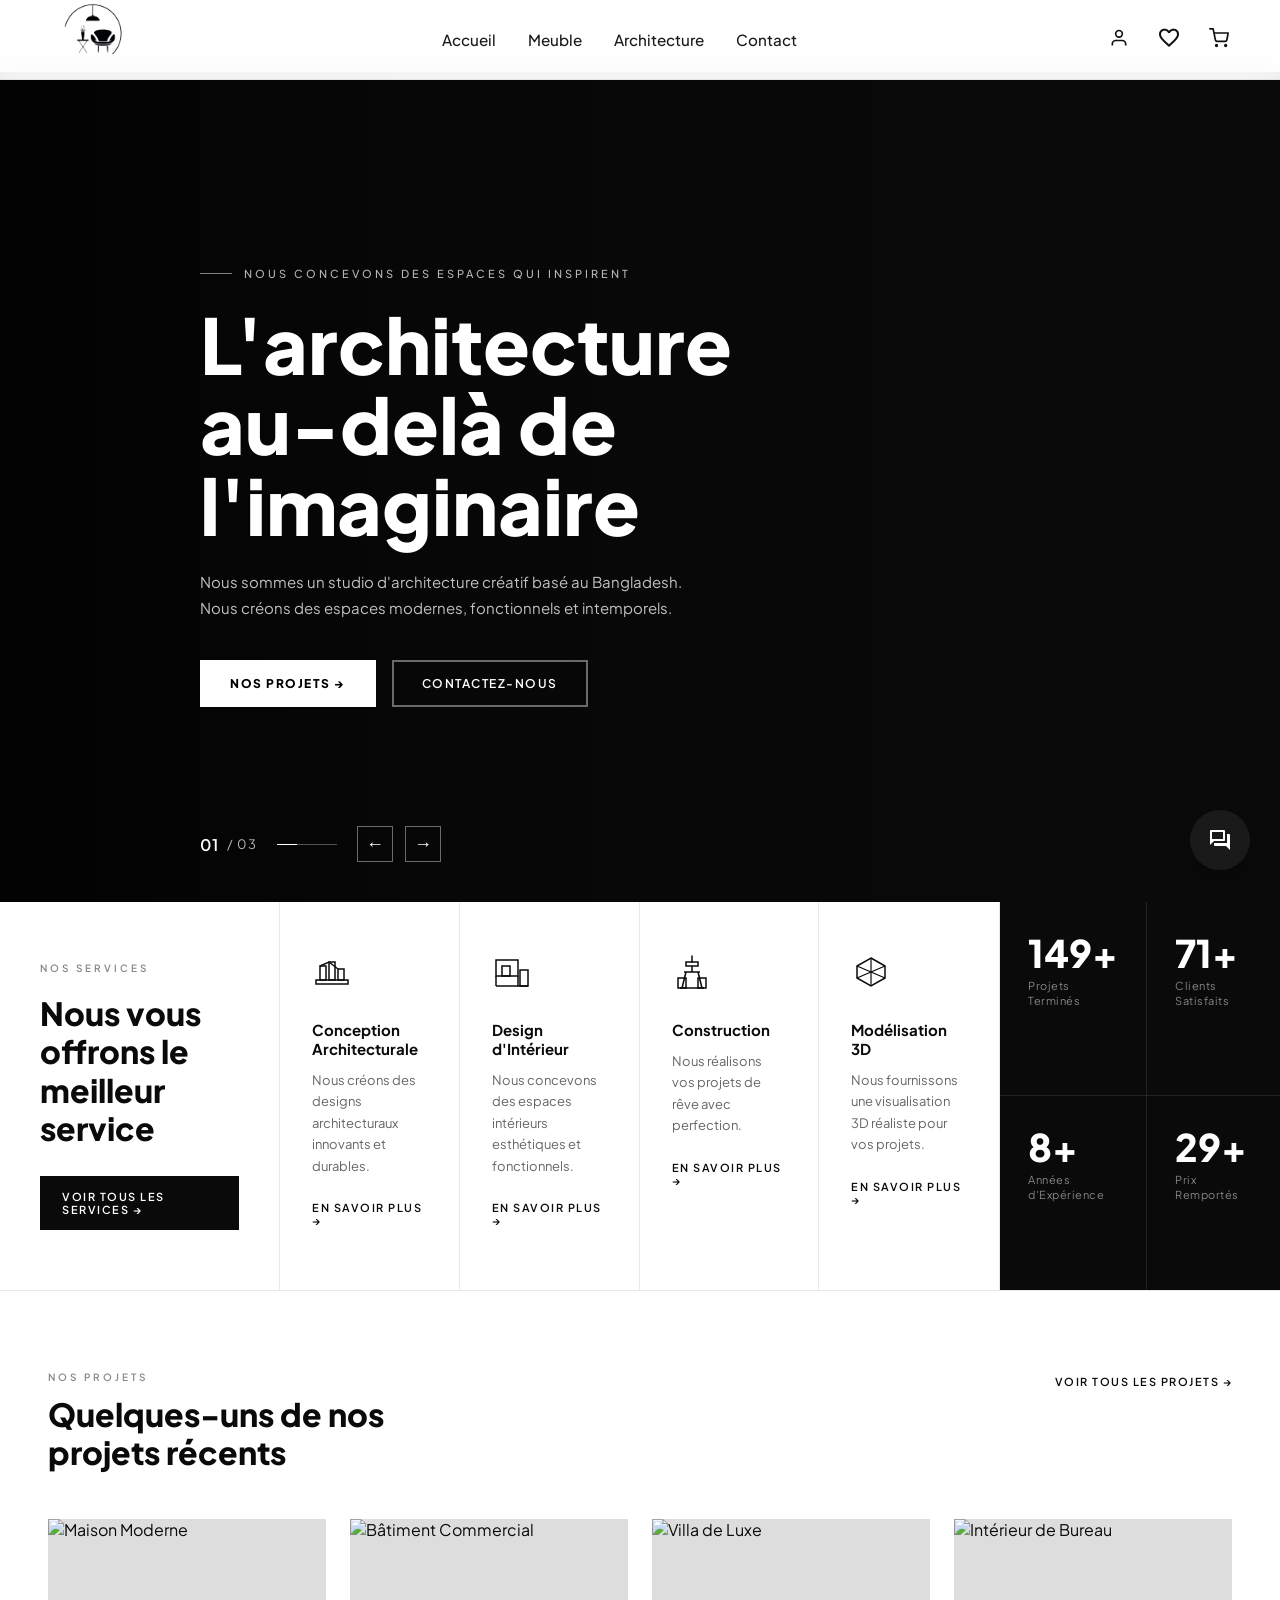
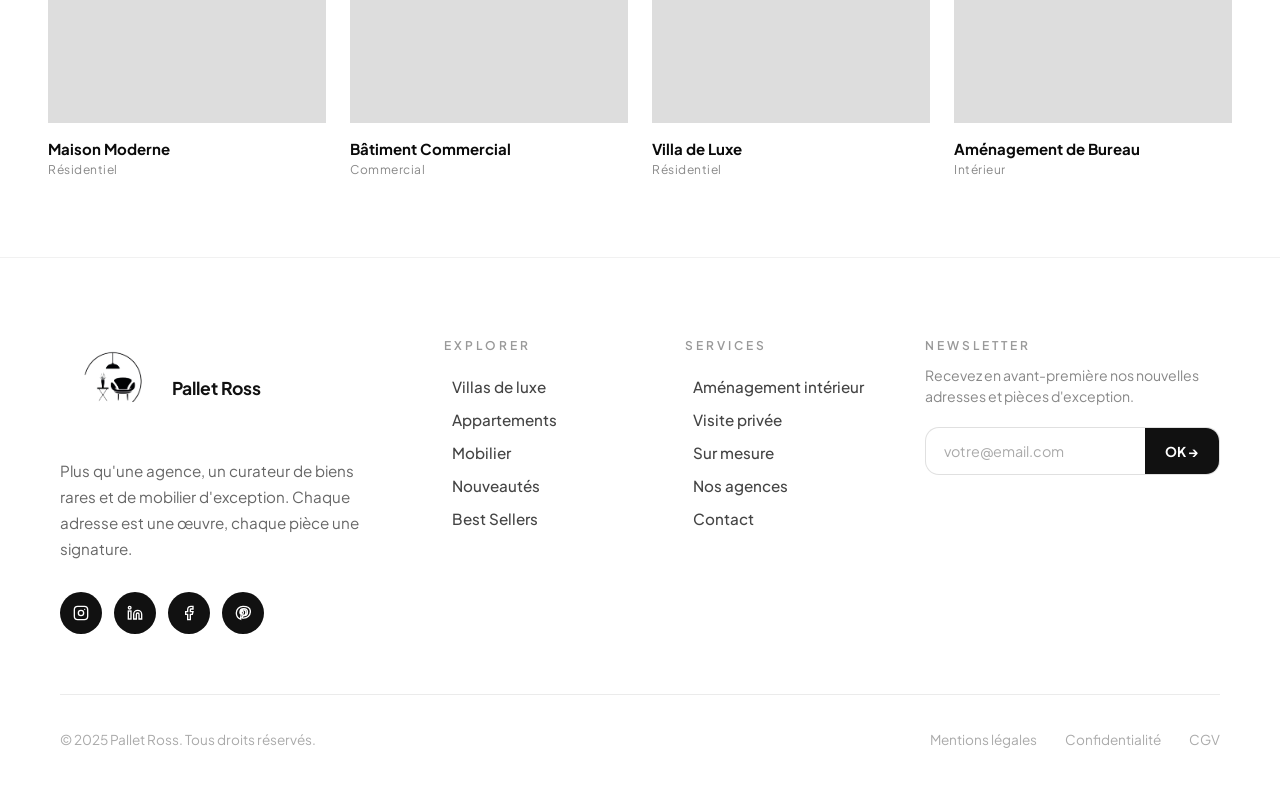
==== commit 178db6ab: "Add files via upload" ====
--- a/architect.html
+++ b/architect.html
@@ -336,138 +336,7 @@
         <button id="send-chat"><i class="fas fa-paper-plane"></i></button>
     </div>
 </div>
-<script>
-    // ---- MENU MOBILE CORRIGÉ ----
-    const burgerBtn = document.getElementById('burgerBtn');
-    const mobileMenu = document.getElementById('mobileMenu');
-
-    if (burgerBtn && mobileMenu) {
-        burgerBtn.onclick = (e) => {
-            e.stopPropagation();
-            const isActive = mobileMenu.classList.toggle('active');
-            const icon = burgerBtn.querySelector('.material-symbols-outlined');
-            icon.innerText = isActive ? 'close' : 'menu';
-        };
-
-        document.addEventListener('click', (e) => {
-            if (!mobileMenu.contains(e.target) && !burgerBtn.contains(e.target)) {
-                mobileMenu.classList.remove('active');
-                burgerBtn.querySelector('.material-symbols-outlined').innerText = 'menu';
-            }
-        });
-    }
-
-// ── HERO SLIDER ──
-const slides = document.querySelectorAll('.slide');
-const counterEl = document.querySelector('.slide-counter .current');
-const progressLine = document.getElementById('progressLine');
-let current = 0;
-let timer;
-const total = slides.length;
-
-function goTo(index) {
-  slides[current].classList.remove('active');
-  current = (index + total) % total;
-  slides[current].classList.add('active');
-  counterEl.textContent = String(current + 1).padStart(2, '0');
-  const pct = ((current + 1) / total) * 100;
-  progressLine.style.setProperty('--progress', pct + '%');
-}
-
-function autoPlay() {
-  timer = setInterval(() => goTo(current + 1), 5000);
-}
-
-document.getElementById('nextBtn').addEventListener('click', () => {
-  clearInterval(timer);
-  goTo(current + 1);
-  autoPlay();
-});
-
-document.getElementById('prevBtn').addEventListener('click', () => {
-  clearInterval(timer);
-  goTo(current - 1);
-  autoPlay();
-});
-
-progressLine.style.setProperty('--progress', ((1 / total) * 100) + '%');
-autoPlay();
-
-// ── SCROLL REVEAL ──
-const reveals = document.querySelectorAll('.reveal');
-const io = new IntersectionObserver((entries) => {
-  entries.forEach(e => {
-    if (e.isIntersecting) {
-      e.target.classList.add('visible');
-    }
-  });
-}, { threshold: 0.12 });
-
-reveals.forEach(el => io.observe(el));
-
-// ── COUNT-UP ANIMATION ──
-const statNums = document.querySelectorAll('[data-target]');
-const statObserver = new IntersectionObserver((entries) => {
-  entries.forEach(entry => {
-    if (entry.isIntersecting) {
-      const el = entry.target;
-      const target = parseInt(el.dataset.target);
-      const suffix = el.querySelector('span')?.outerHTML || '';
-      let start = 0;
-      const duration = 1800;
-      const startTime = performance.now();
-
-      function update(now) {
-        const elapsed = now - startTime;
-        const progress = Math.min(elapsed / duration, 1);
-        const eased = 1 - Math.pow(1 - progress, 3);
-        const value = Math.floor(eased * target);
-        el.innerHTML = value + suffix;
-        if (progress < 1) requestAnimationFrame(update);
-        else el.innerHTML = target + suffix;
-      }
-
-      requestAnimationFrame(update);
-      statObserver.unobserve(el);
-    }
-  });
-}, { threshold: 0.5 });
-
-statNums.forEach(el => statObserver.observe(el));
-
-
-      // --- LOGIQUE DU CHATBOT ---
-    const launcher = document.getElementById('chatbot-launcher');
-    const chatWindow = document.getElementById('chat-window');
-    const closeChat = document.getElementById('close-chat');
-    const sendBtn = document.getElementById('send-chat');
-    const chatInput = document.getElementById('chat-input');
-    const chatContent = document.getElementById('chat-content');
-
-    launcher.onclick = () => chatWindow.style.display = 'flex';
-    closeChat.onclick = () => chatWindow.style.display = 'none';
-
-    function sendMessage() {
-        const text = chatInput.value.trim();
-        if (text !== "") {
-            const userMsg = document.createElement('div');
-            userMsg.className = 'message user';
-            userMsg.innerText = text;
-            chatContent.appendChild(userMsg);
-            chatInput.value = "";
-            chatContent.scrollTop = chatContent.scrollHeight;
-            setTimeout(() => {
-                const botMsg = document.createElement('div');
-                botMsg.className = 'message bot';
-                botMsg.innerText = "Merci pour votre message. Un agent vous répondra d'ici peu !";
-                chatContent.appendChild(botMsg);
-                chatContent.scrollTop = chatContent.scrollHeight;
-            }, 1000);
-        }
-    }
-    sendBtn.onclick = sendMessage;
-    chatInput.onkeypress = (e) => { if(e.key === 'Enter') sendMessage(); };
-
-</script>
+<script src="architect.js"></script>
+
 </body>
 </html>
